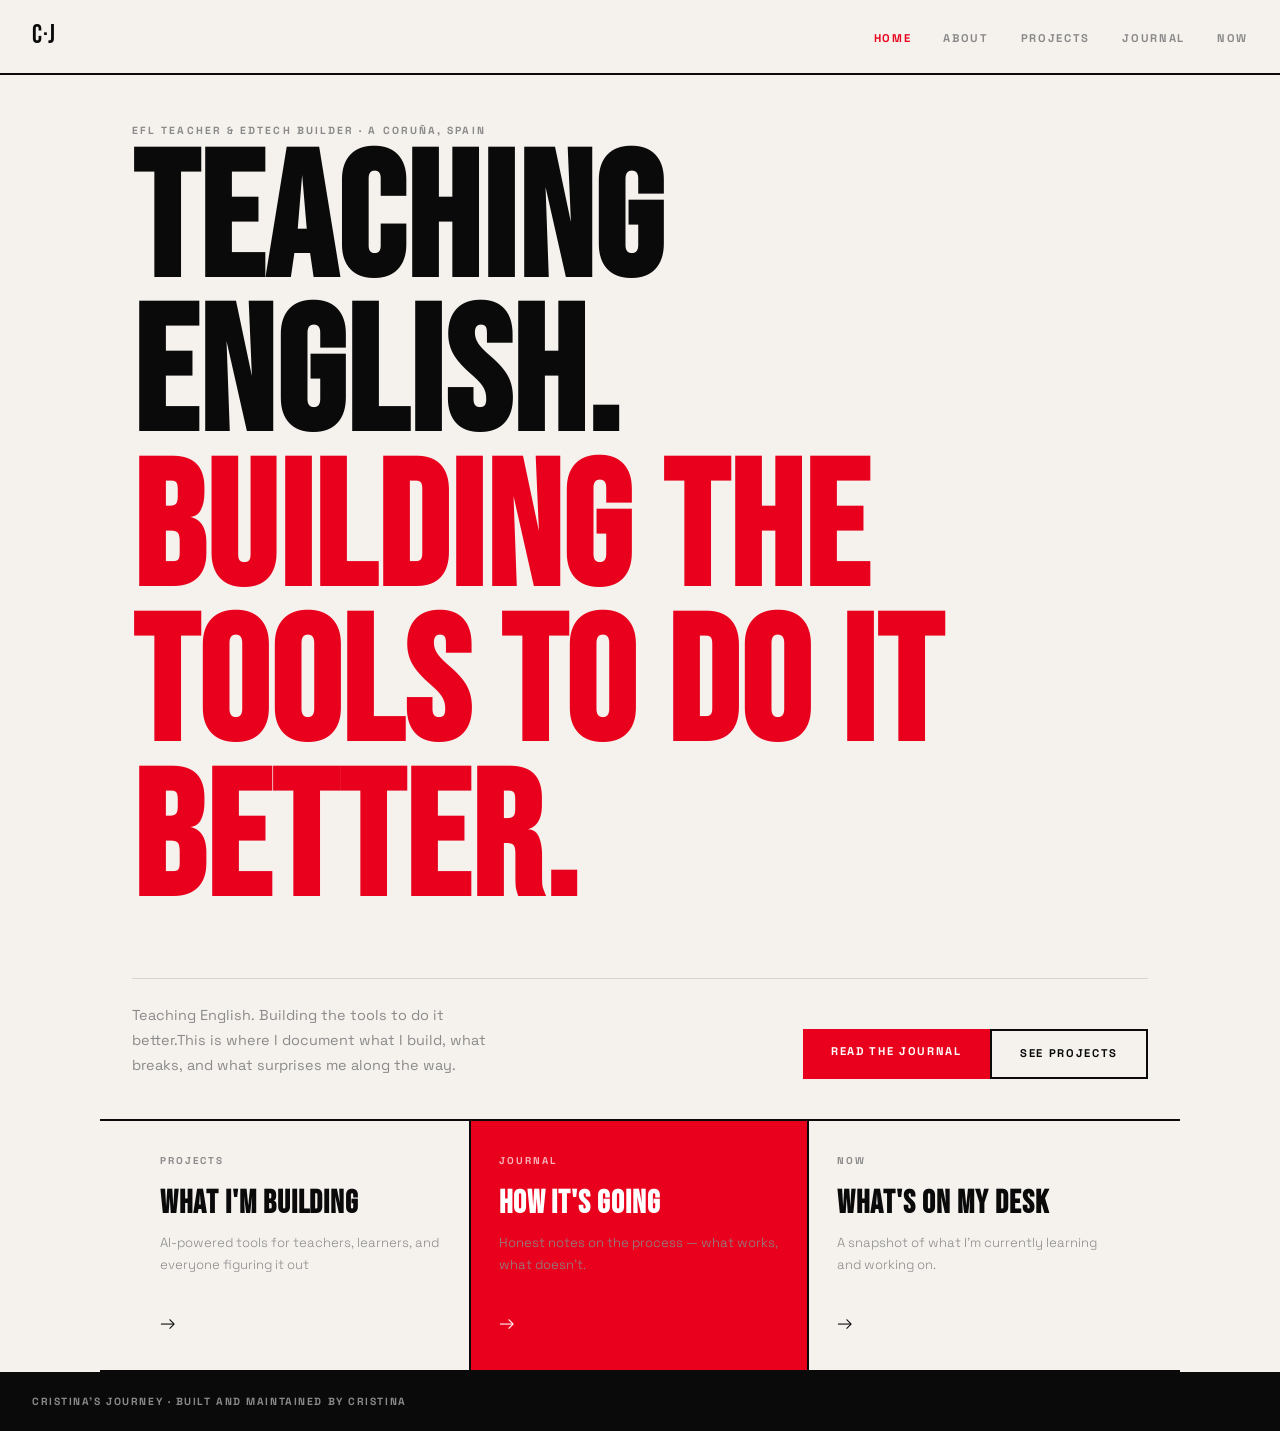
==== index.html @ 50733b05 "Update index.html" ====
<!DOCTYPE html>
<html lang="en">
<head>
  <meta charset="UTF-8" />
  <meta name="viewport" content="width=device-width, initial-scale=1.0" />
  <title>Cristina's Journey</title>
  <link rel="stylesheet" href="css/style.css" />
</head>
<body>

  <nav class="nav">
    <a href="index.html" class="nav-logo">C·J</a>
    <ul class="nav-links">
      <li><a href="index.html" class="active">Home</a></li>
      <li><a href="about.html">About</a></li>
      <li><a href="projects.html">Projects</a></li>
      <li><a href="journal.html">Journal</a></li>
      <li><a href="now.html">Now</a></li>
    </ul>
  </nav>

  <main>
    <section class="hero">
      <div class="hero-text">
        <span class="eyebrow">EFL Teacher & EdTech builder · A Coruña, Spain</span>
        <h1>Teaching English.<em>Building the tools to do it better.</em></h1>
      </div>
      <div class="hero-bottom">
        <p class="hero-sub">Teaching English. Building the tools to do it better.This is where I document what I build, what breaks, and what surprises me along the way.</p>
        <div class="hero-actions">
          <a href="journal.html" class="btn-primary">Read the Journal</a>
          <a href="projects.html" class="btn-secondary">See Projects</a>
        </div>
      </div>
    </section>

    <section class="intro-cards">
      <a href="projects.html" class="card">
        <span class="card-label">Projects</span>
        <h2>What I'm building</h2>
        <p>AI-powered tools for teachers, learners, and everyone figuring it out</p>
        <span class="card-arrow">→</span>
      </a>
      <a href="journal.html" class="card card--accent">
        <span class="card-label">Journal</span>
        <h2>How it's going</h2>
        <p>Honest notes on the process — what works, what doesn't.</p>
        <span class="card-arrow">→</span>
      </a>
      <a href="now.html" class="card">
        <span class="card-label">Now</span>
        <h2>What's on my desk</h2>
        <p>A snapshot of what I'm currently learning and working on.</p>
        <span class="card-arrow">→</span>
      </a>
    </section>
  </main>

  <footer class="footer">
    <p>Cristina's Journey · Built and maintained by Cristina</p>
  </footer>

</body>
</html>
---- css/style.css ----
/* =============================================
   CRISTINA'S JOURNEY — stylesheet v3
   Aesthetic: editorial brutalism, Dazed-inspired
   High contrast · Oversized type · Raw grid
   Font: Bebas Neue (display) + Space Grotesk (body)
   ============================================= */

@import url('https://fonts.googleapis.com/css2?family=Bebas+Neue&family=Space+Grotesk:wght@300;400;500;700&display=swap');

:root {
  --bg:       #f5f2ee;
  --black:    #0a0a0a;
  --red:      #e8001c;
  --white:    #ffffff;
  --grey:     #8a8a8a;
  --grey-lt:  #d8d4ce;

  --font-display: 'Bebas Neue', Impact, sans-serif;
  --font-body:    'Space Grotesk', system-ui, sans-serif;

  --max-w: 1080px;
}

*, *::before, *::after { box-sizing: border-box; margin: 0; padding: 0; }
html { font-size: 16px; scroll-behavior: smooth; }

body {
  background: var(--bg);
  color: var(--black);
  font-family: var(--font-body);
  font-weight: 300;
  line-height: 1.6;
  min-height: 100vh;
  display: flex;
  flex-direction: column;
  -webkit-font-smoothing: antialiased;
}

a { color: inherit; text-decoration: none; }

/* ── NAV ─────────────────────────────────── */

.nav {
  display: flex;
  align-items: center;
  justify-content: space-between;
  padding: 1rem 2rem;
  border-bottom: 2px solid var(--black);
  position: sticky;
  top: 0;
  background: var(--bg);
  z-index: 100;
}

.nav-logo {
  font-family: var(--font-display);
  font-size: 1.6rem;
  letter-spacing: 0.05em;
  color: var(--black);
  text-decoration: none;
}

.nav-links {
  list-style: none;
  display: flex;
  gap: 2rem;
}

.nav-links a {
  font-size: 0.7rem;
  font-weight: 700;
  color: var(--grey);
  text-decoration: none;
  letter-spacing: 0.15em;
  text-transform: uppercase;
  transition: color 0.15s;
}

.nav-links a:hover { color: var(--black); }
.nav-links a.active { color: var(--red); }

/* ── HERO ────────────────────────────────── */

.hero {
  max-width: var(--max-w);
  margin: 0 auto;
  padding: 0 2rem;
  display: grid;
  grid-template-columns: 1fr;
  border-bottom: 2px solid var(--black);
}

.hero-text {
  padding: 3rem 0 2rem;
  position: relative;
}

.eyebrow {
  display: block;
  font-size: 0.68rem;
  font-weight: 700;
  letter-spacing: 0.2em;
  text-transform: uppercase;
  color: var(--grey);
  margin-bottom: 0.5rem;
}

h1 {
  font-family: var(--font-display);
  font-size: clamp(5rem, 15vw, 11rem);
  line-height: 0.88;
  letter-spacing: 0.01em;
  color: var(--black);
  margin-bottom: 0;
  text-transform: uppercase;
}

h1 em {
  font-style: normal;
  color: var(--red);
  display: block;
}

.hero-bottom {
  display: flex;
  align-items: flex-end;
  justify-content: space-between;
  padding: 1.5rem 0 2.5rem;
  gap: 2rem;
  border-top: 1px solid var(--grey-lt);
  margin-top: 1.5rem;
}

.hero-sub {
  font-size: 0.9rem;
  color: var(--grey);
  max-width: 380px;
  line-height: 1.75;
  font-weight: 400;
}

.hero-actions {
  display: flex;
  gap: 0;
  flex-shrink: 0;
}

.btn-primary {
  background: var(--red);
  color: var(--white);
  padding: 0.85rem 1.75rem;
  font-family: var(--font-body);
  font-size: 0.7rem;
  font-weight: 700;
  letter-spacing: 0.15em;
  text-transform: uppercase;
  text-decoration: none;
  transition: background 0.15s;
  display: inline-block;
}

.btn-primary:hover { background: var(--black); }

.btn-secondary {
  background: transparent;
  border: 2px solid var(--black);
  color: var(--black);
  padding: 0.85rem 1.75rem;
  font-family: var(--font-body);
  font-size: 0.7rem;
  font-weight: 700;
  letter-spacing: 0.15em;
  text-transform: uppercase;
  text-decoration: none;
  transition: background 0.15s, color 0.15s;
  display: inline-block;
}

.btn-secondary:hover { background: var(--black); color: var(--white); }

.hero-deco { display: none; }

/* ── INTRO CARDS ─────────────────────────── */

.intro-cards {
  max-width: var(--max-w);
  margin: 0 auto;
  padding: 0 2rem;
  display: grid;
  grid-template-columns: repeat(3, 1fr);
  border-bottom: 2px solid var(--black);
}

.card {
  display: block;
  padding: 2rem 1.75rem;
  text-decoration: none;
  color: var(--black);
  background: transparent;
  border-right: 2px solid var(--black);
  position: relative;
  overflow: hidden;
  transition: background 0.15s;
}

.card:last-child { border-right: none; }

.card:hover { background: var(--black); color: var(--white); text-decoration: none; }
.card:hover .card-label { color: var(--red); }
.card:hover .card p { color: var(--grey-lt); }
.card:hover .card-arrow { color: var(--red); }

.card--accent { background: var(--red); color: var(--white); }
.card--accent .card-label { color: var(--white); opacity: 0.7; }
.card--accent .card p { color: rgba(255,255,255,0.75); }
.card--accent .card-arrow { color: var(--white); }
.card--accent:hover { background: var(--black); }

.card-label {
  font-size: 0.62rem;
  font-weight: 700;
  letter-spacing: 0.2em;
  text-transform: uppercase;
  color: var(--grey);
  display: block;
  margin-bottom: 1.25rem;
}

.card h2 {
  font-family: var(--font-display);
  font-size: 2rem;
  line-height: 1;
  letter-spacing: 0.03em;
  text-transform: uppercase;
  margin-bottom: 0.75rem;
}

.card p {
  font-size: 0.82rem;
  color: var(--grey);
  line-height: 1.65;
}

.card-arrow {
  display: block;
  margin-top: 2rem;
  font-size: 1.2rem;
  color: var(--black);
  transition: transform 0.2s;
}

.card:hover .card-arrow { transform: translateX(5px); }

/* ── PAGE LAYOUT ─────────────────────────── */

main { flex: 1; }

.page-main {
  max-width: var(--max-w);
  margin: 0 auto;
  padding: 0 2rem 6rem;
}

.page-header {
  padding: 2.5rem 0;
  margin-bottom: 0;
  border-bottom: 2px solid var(--black);
  display: flex;
  align-items: flex-end;
  justify-content: space-between;
  gap: 2rem;
}

.page-header h1 {
  font-family: var(--font-display);
  font-size: clamp(4rem, 10vw, 8rem);
  line-height: 0.9;
  margin-bottom: 0;
}

.eyebrow {
  display: block;
  font-size: 0.65rem;
  font-weight: 700;
  letter-spacing: 0.2em;
  text-transform: uppercase;
  color: var(--grey);
  margin-bottom: 0.5rem;
}

.page-sub {
  color: var(--grey);
  font-size: 0.85rem;
  font-weight: 400;
  max-width: 320px;
  text-align: right;
  line-height: 1.6;
}

.page-sub a { color: var(--grey); border-bottom: 1px solid var(--grey-lt); }
.page-sub a:hover { color: var(--black); text-decoration: none; }

/* ── PROSE ───────────────────────────────── */

.prose-layout {
  padding-top: 3rem;
  max-width: 640px;
}

.prose h2 {
  font-family: var(--font-display);
  font-size: 2rem;
  letter-spacing: 0.03em;
  text-transform: uppercase;
  color: var(--black);
  margin: 3rem 0 0.75rem;
  padding-top: 2rem;
  border-top: 1px solid var(--grey-lt);
}

.prose p, .prose li {
  font-size: 0.95rem;
  color: var(--grey);
  line-height: 1.85;
  margin-bottom: 1rem;
}

.prose .lead {
  font-size: 1.1rem;
  color: var(--black);
  font-weight: 400;
  margin-bottom: 2rem;
  line-height: 1.75;
}

.prose strong { color: var(--black); font-weight: 700; }
.prose a { color: var(--black); border-bottom: 2px solid var(--red); }
.prose a:hover { color: var(--red); text-decoration: none; }

.prose ul { padding-left: 0; list-style: none; }

.prose li {
  padding-left: 1.5rem;
  position: relative;
  margin-bottom: 0.5rem;
}

.prose li::before {
  content: '/';
  position: absolute;
  left: 0;
  color: var(--red);
  font-weight: 700;
}

/* ── PROJECTS ────────────────────────────── */

.projects-grid {
  display: grid;
  grid-template-columns: repeat(2, 1fr);
  border-top: 2px solid var(--black);
  margin-top: 3rem;
}

.project-card {
  padding: 2.5rem;
  border-right: 2px solid var(--black);
  border-bottom: 2px solid var(--black);
  background: transparent;
  transition: background 0.15s;
}

.project-card:nth-child(even) { border-right: none; }
.project-card:hover { background: var(--black); color: var(--white); }
.project-card:hover .project-desc { color: var(--grey-lt); }
.project-card:hover .project-tags li { border-color: #333; color: var(--grey-lt); background: #111; }
.project-card:hover .project-year { color: var(--grey); }

.project-meta {
  display: flex;
  align-items: center;
  justify-content: space-between;
  margin-bottom: 2rem;
}

.project-year { font-size: 0.68rem; color: var(--grey); letter-spacing: 0.1em; font-weight: 500; }

.status {
  font-size: 0.6rem;
  font-weight: 700;
  letter-spacing: 0.15em;
  text-transform: uppercase;
  padding: 0.2rem 0.6rem;
}

.status--live {
  background: transparent;
  color: #00a050;
  border: 1px solid #00a050;
}

.status--active {
  background: transparent;
  color: var(--red);
  border: 1px solid var(--red);
}

.project-card h2 {
  font-family: var(--font-display);
  font-size: 3.5rem;
  line-height: 0.9;
  letter-spacing: 0.02em;
  text-transform: uppercase;
  margin-bottom: 1.25rem;
}

.project-desc {
  color: var(--grey);
  font-size: 0.875rem;
  line-height: 1.8;
  margin-bottom: 1.5rem;
  font-weight: 300;
}

.project-tags {
  list-style: none;
  display: flex;
  flex-wrap: wrap;
  gap: 0.4rem;
  margin-bottom: 1.5rem;
  padding: 0;
}

.project-tags li {
  font-size: 0.62rem;
  font-weight: 700;
  letter-spacing: 0.1em;
  text-transform: uppercase;
  border: 1px solid var(--grey-lt);
  padding: 0.2rem 0.6rem;
  color: var(--grey);
}

.project-tags li::before { display: none; }

.project-link {
  font-size: 0.7rem;
  font-weight: 700;
  letter-spacing: 0.15em;
  text-transform: uppercase;
  color: var(--red);
}

.project-link:hover { text-decoration: underline; }

/* ── JOURNAL ─────────────────────────────── */

.journal-list {
  display: flex;
  flex-direction: column;
  margin-top: 0;
}

.journal-entry {
  padding: 2.5rem 0;
  border-bottom: 1px solid var(--grey-lt);
  display: grid;
  grid-template-columns: 120px 1fr;
  gap: 2rem;
  align-items: start;
}

.entry-date {
  font-size: 0.62rem;
  font-weight: 700;
  letter-spacing: 0.15em;
  text-transform: uppercase;
  color: var(--red);
  padding-top: 0.25rem;
}

.entry-title {
  font-family: var(--font-display);
  font-size: 1.8rem;
  line-height: 1;
  letter-spacing: 0.03em;
  text-transform: uppercase;
  margin-bottom: 1rem;
  color: var(--black);
}

.entry-preview {
  font-size: 0.9rem;
  color: var(--grey);
  line-height: 1.85;
  margin-bottom: 0.6rem;
  font-weight: 300;
}

.journal-note {
  margin-top: 2rem;
  font-size: 0.72rem;
  color: var(--grey-lt);
  letter-spacing: 0.05em;
  font-style: italic;
}

/* ── FOOTER ──────────────────────────────── */

.footer {
  border-top: 2px solid var(--black);
  padding: 1.25rem 2rem;
  display: flex;
  align-items: center;
  justify-content: space-between;
  background: var(--black);
}

.footer p {
  font-size: 0.65rem;
  font-weight: 700;
  letter-spacing: 0.15em;
  text-transform: uppercase;
  color: var(--grey);
}

/* ── ENTRY IMAGES ────────────────────────── */

.entry-image {
  display: block;
  width: 100%;
  max-width: 420px;
  height: auto;
  margin: 1.5rem 0;
  padding: 6px;
  background: var(--white);
  border: 1px solid var(--grey-lt);
  box-shadow: 2px 2px 0px var(--grey-lt);
}

/* ── RESPONSIVE ──────────────────────────── */

@media (max-width: 700px) {
  .hero { padding: 0 1.25rem; }
  .hero-bottom { flex-direction: column; align-items: flex-start; }
  .intro-cards { grid-template-columns: 1fr; padding: 0 1.25rem; }
  .card { border-right: none; border-bottom: 2px solid var(--black); }
  .page-main { padding: 0 1.25rem 4rem; }
  .page-header { flex-direction: column; align-items: flex-start; }
  .page-sub { text-align: left; }
  .nav { padding: 1rem 1.25rem; }
  .nav-links { gap: 1.25rem; }
  .projects-grid { grid-template-columns: 1fr; }
  .project-card { border-right: none; }
  .journal-entry { grid-template-columns: 1fr; gap: 0.5rem; }
  .footer { padding: 1.25rem; }
}

/* ── JOURNAL ENHANCEMENTS ────────────────── */

/* Left column wrapper for date + mood */
.entry-meta {
  display: flex;
  flex-direction: column;
  gap: 0.6rem;
  padding-top: 0.25rem;
}

/* E — Mood marker */
.entry-mood {
  display: inline-block;
  font-size: 0.58rem;
  font-weight: 700;
  letter-spacing: 0.12em;
  text-transform: uppercase;
  padding: 0.2rem 0.5rem;
  border: 1px solid var(--black);
  color: var(--black);
  width: fit-content;
}

.entry-mood.school   { border-color: #333; color: #333; }
.entry-mood.ai       { border-color: var(--red); color: var(--red); }
.entry-mood.win      { background: var(--black); color: var(--white); border-color: var(--black); }
.entry-mood.personal { border-color: var(--grey); color: var(--grey); }
.entry-mood.disaster { background: var(--red); color: var(--white); border-color: var(--red); }

/* A — Big lede first paragraph */
.entry-lede {
  font-size: 1.2rem;
  color: var(--black);
  line-height: 1.65;
  margin-bottom: 1rem;
  font-weight: 400;
}

/* B — Highlight spans */
.highlight {
  color: var(--red);
  font-weight: 700;
}
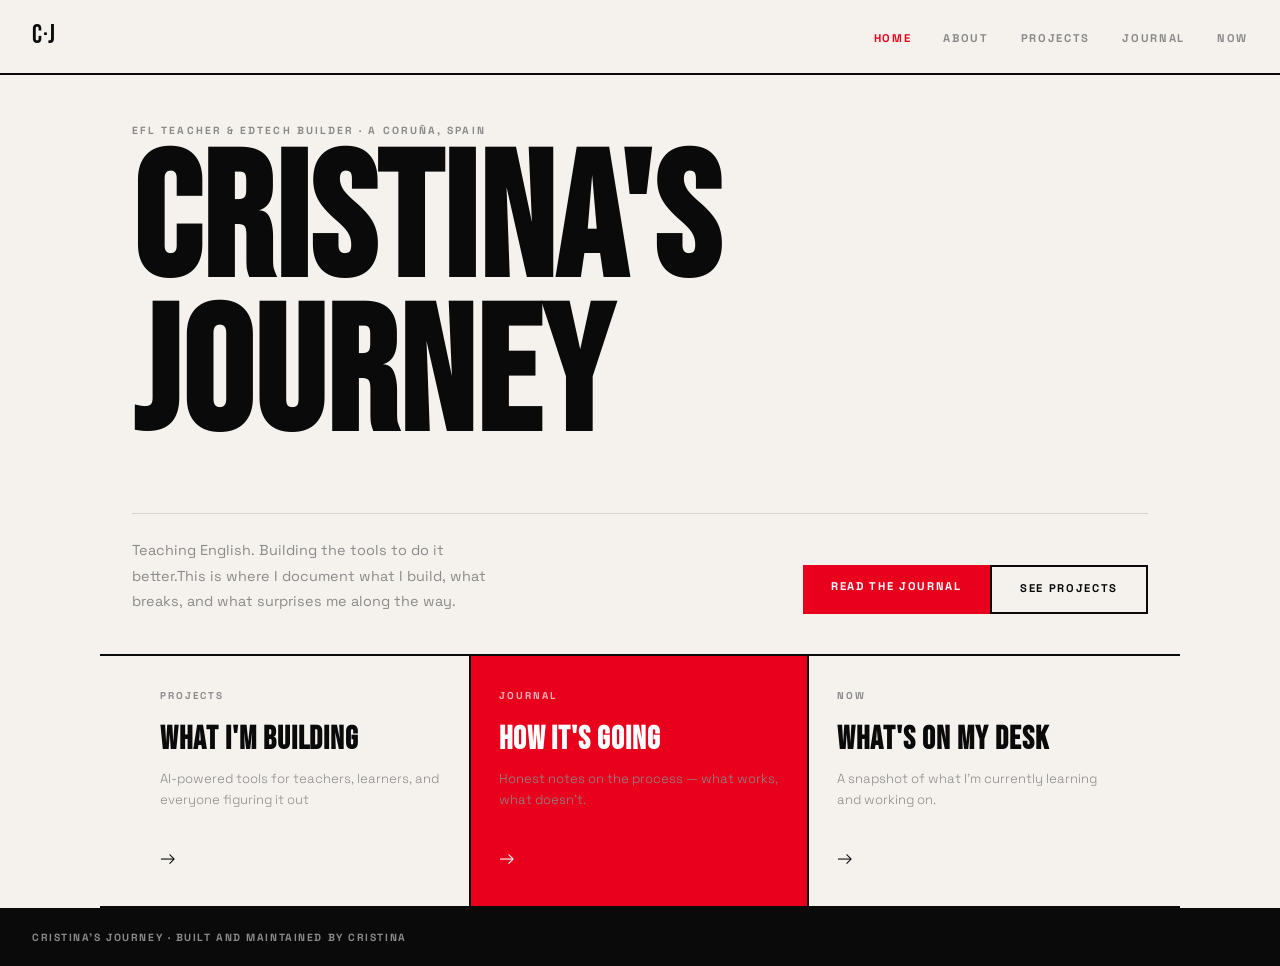
==== commit 80b7cfb1: "Update index.html" ====
--- a/index.html
+++ b/index.html
@@ -23,7 +23,7 @@
     <section class="hero">
       <div class="hero-text">
         <span class="eyebrow">EFL Teacher & EdTech builder · A Coruña, Spain</span>
-        <h1>Teaching English.<em>Building the tools to do it better.</em></h1>
+        <h1>Cristina's Journey</em></h1>
       </div>
       <div class="hero-bottom">
         <p class="hero-sub">Teaching English. Building the tools to do it better.This is where I document what I build, what breaks, and what surprises me along the way.</p>
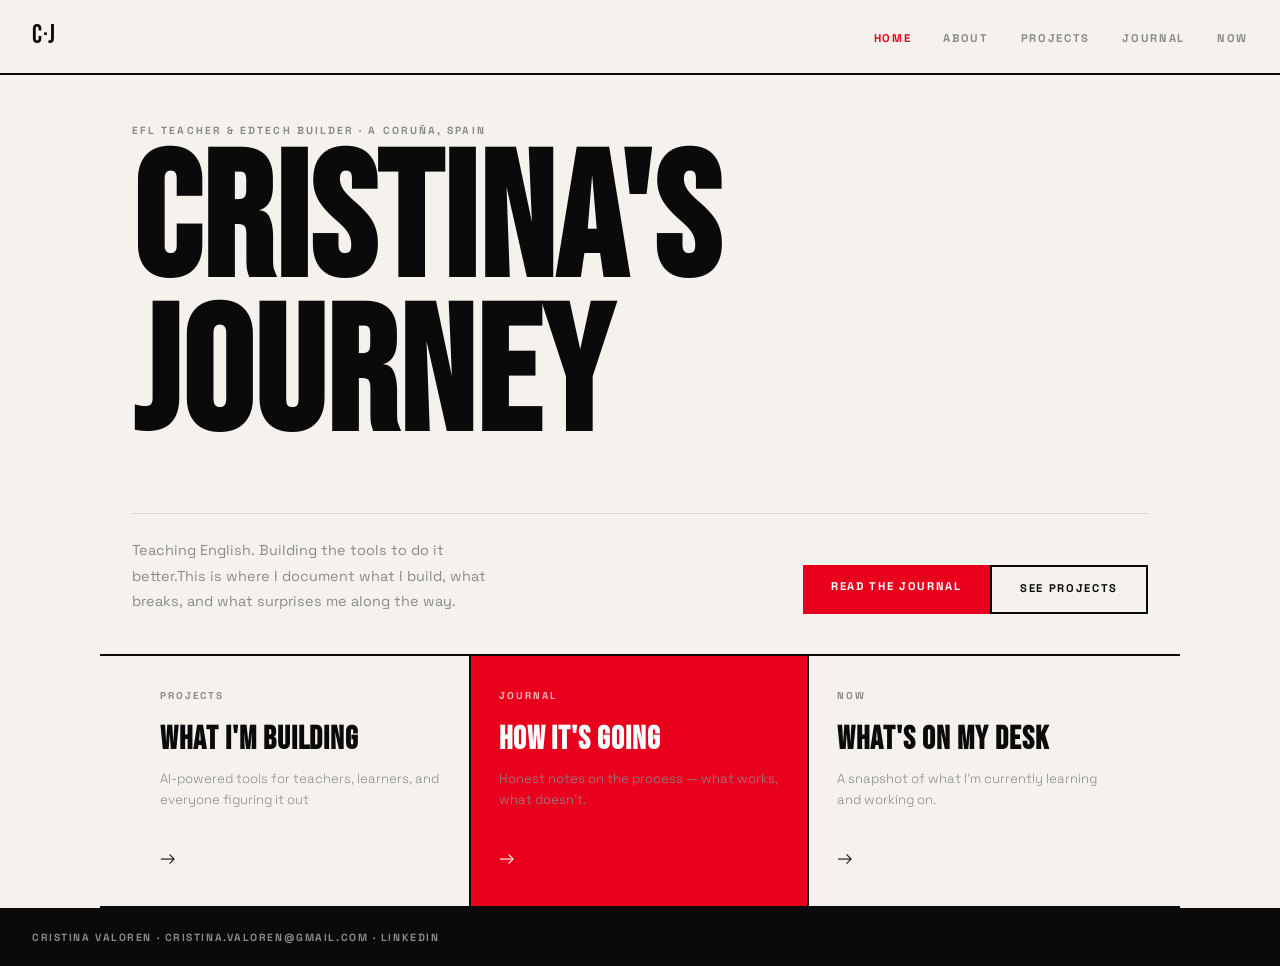
==== commit 972e3543: "update mail" ====
--- a/index.html
+++ b/index.html
@@ -57,7 +57,7 @@
   </main>
 
   <footer class="footer">
-    <p>Cristina's Journey · Built and maintained by Cristina</p>
+    <p>Cristina Valoren · <a href="mailto:cristina.valoren@gmail.com">cristina.valoren@gmail.com</a> · <a href="https://www.linkedin.com/in/cristinavlorenzo" target="_blank" rel="noopener noreferrer">LinkedIn</a></p>
   </footer>
 
 </body>
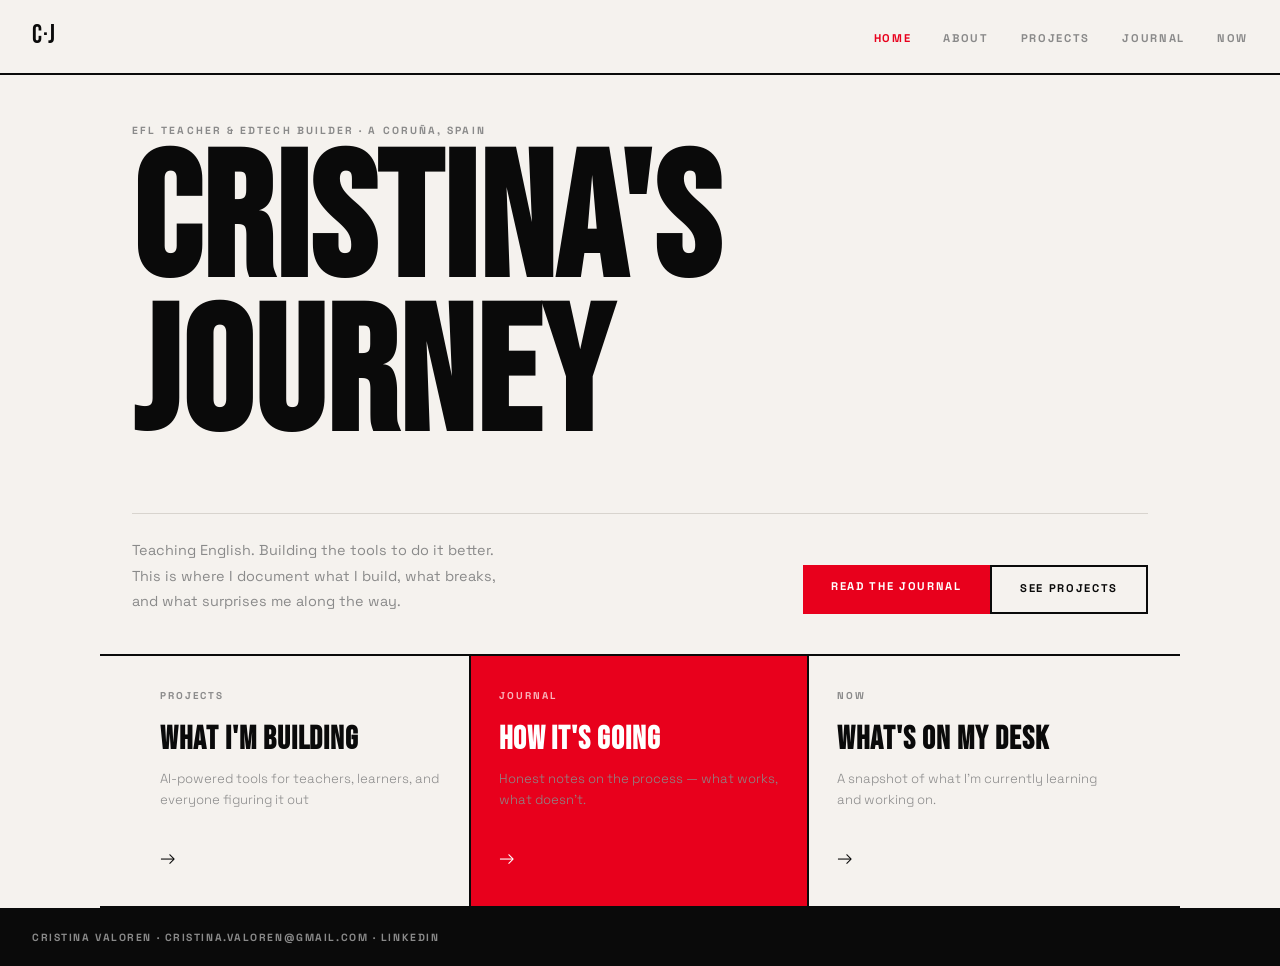
==== commit cbc2cfa0: "Update index.html" ====
--- a/index.html
+++ b/index.html
@@ -23,10 +23,10 @@
     <section class="hero">
       <div class="hero-text">
         <span class="eyebrow">EFL Teacher & EdTech builder · A Coruña, Spain</span>
-        <h1>Cristina's Journey</em></h1>
+        <h1>Cristina's Journey</h1>
       </div>
       <div class="hero-bottom">
-        <p class="hero-sub">Teaching English. Building the tools to do it better.This is where I document what I build, what breaks, and what surprises me along the way.</p>
+        <p class="hero-sub">Teaching English. Building the tools to do it better. This is where I document what I build, what breaks, and what surprises me along the way.</p>
         <div class="hero-actions">
           <a href="journal.html" class="btn-primary">Read the Journal</a>
           <a href="projects.html" class="btn-secondary">See Projects</a>
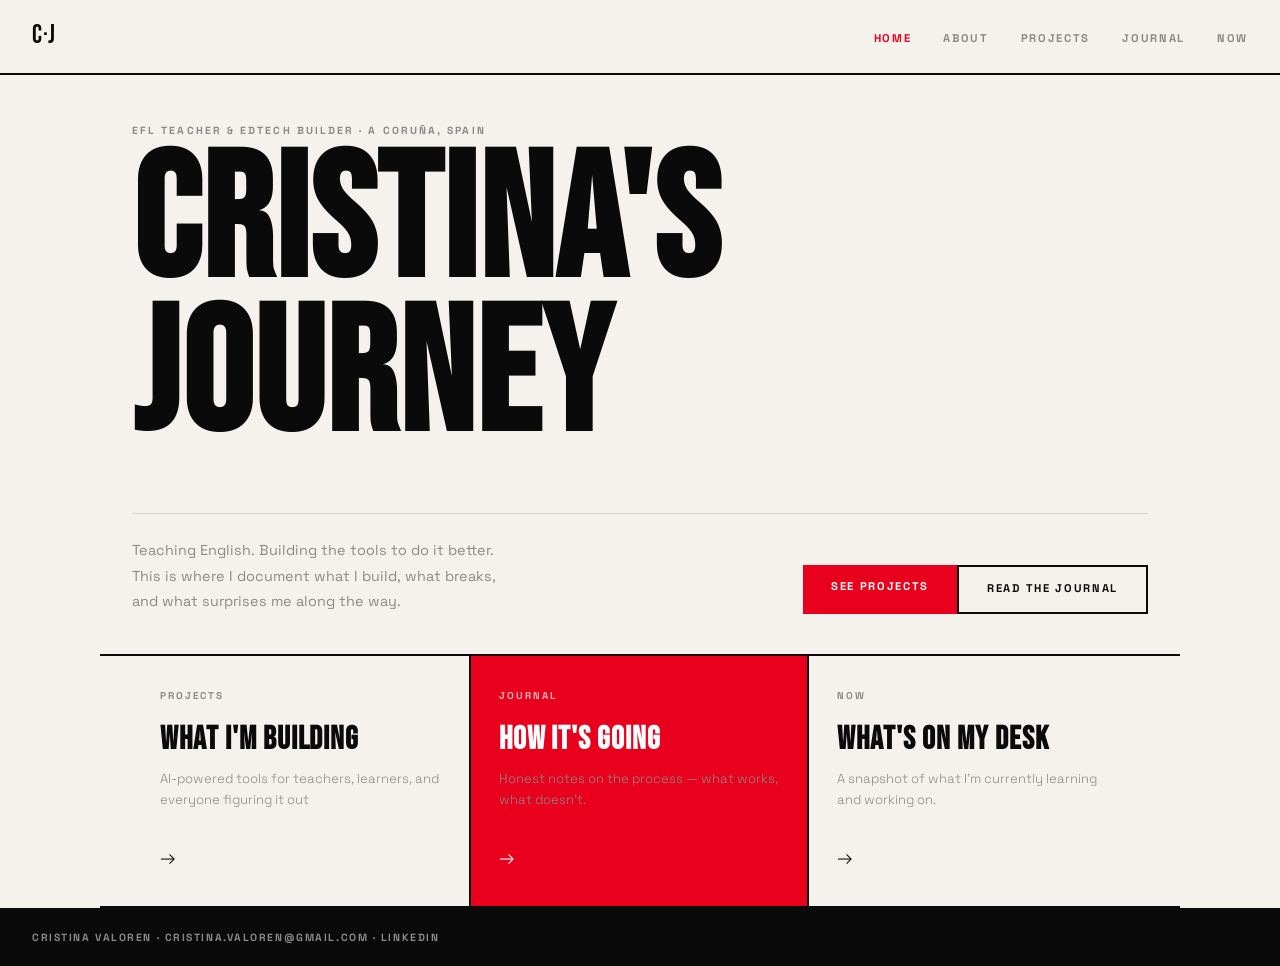
==== commit fe983426: "meta" ====
--- a/index.html
+++ b/index.html
@@ -3,7 +3,12 @@
 <head>
   <meta charset="UTF-8" />
   <meta name="viewport" content="width=device-width, initial-scale=1.0" />
-  <title>Cristina's Journey</title>
+  <title>Cristina Valoren – EFL Teacher & EdTech Builder</title>
+  <meta name="description" content="Cristina Valoren – EFL teacher with 8 years in Spanish and American classrooms, now building AI tools for language teachers and learners. Based in A Coruña, Spain." />
+  <meta property="og:title" content="Cristina Valoren – EFL Teacher & EdTech Builder" />
+  <meta property="og:description" content="EFL teacher with 8 years in Spanish and American classrooms, now building AI tools for language teachers and learners. Based in A Coruña, Spain." />
+  <meta property="og:type" content="website" />
+  <meta property="og:url" content="https://cristinavaloren-code.github.io" />
   <link rel="stylesheet" href="css/style.css" />
 </head>
 <body>
@@ -28,8 +33,8 @@
       <div class="hero-bottom">
         <p class="hero-sub">Teaching English. Building the tools to do it better. This is where I document what I build, what breaks, and what surprises me along the way.</p>
         <div class="hero-actions">
-          <a href="journal.html" class="btn-primary">Read the Journal</a>
-          <a href="projects.html" class="btn-secondary">See Projects</a>
+          <a href="projects.html" class="btn-primary">See Projects</a>
+          <a href="journal.html" class="btn-secondary">Read the Journal</a>
         </div>
       </div>
     </section>
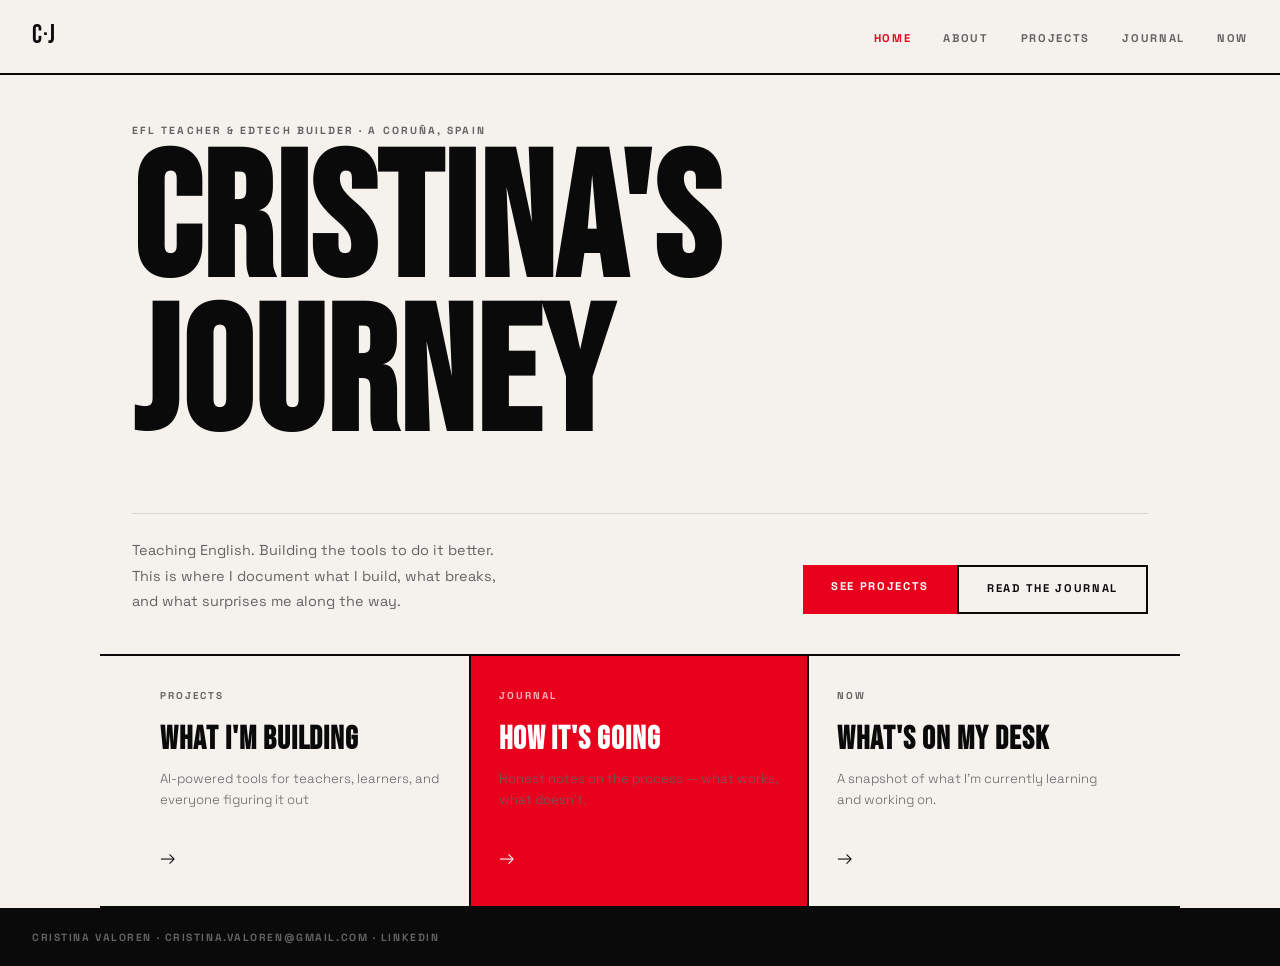
==== commit 9f0996c9: "changes" ====
--- a/index.html
+++ b/index.html
@@ -9,6 +9,7 @@
   <meta property="og:description" content="EFL teacher with 8 years in Spanish and American classrooms, now building AI tools for language teachers and learners. Based in A Coruña, Spain." />
   <meta property="og:type" content="website" />
   <meta property="og:url" content="https://cristinavaloren-code.github.io" />
+  <link rel="icon" href="favicon.svg" type="image/svg+xml" />
   <link rel="stylesheet" href="css/style.css" />
 </head>
 <body>
--- a/css/style.css
+++ b/css/style.css
@@ -12,7 +12,7 @@
   --black:    #0a0a0a;
   --red:      #e8001c;
   --white:    #ffffff;
-  --grey:     #8a8a8a;
+  --grey:     #636363;
   --grey-lt:  #d8d4ce;
 
   --font-display: 'Bebas Neue', Impact, sans-serif;
@@ -22,6 +22,7 @@
 }
 
 *, *::before, *::after { box-sizing: border-box; margin: 0; padding: 0; }
+:focus-visible { outline: 2px solid var(--red); outline-offset: 3px; }
 html { font-size: 16px; scroll-behavior: smooth; }
 
 body {
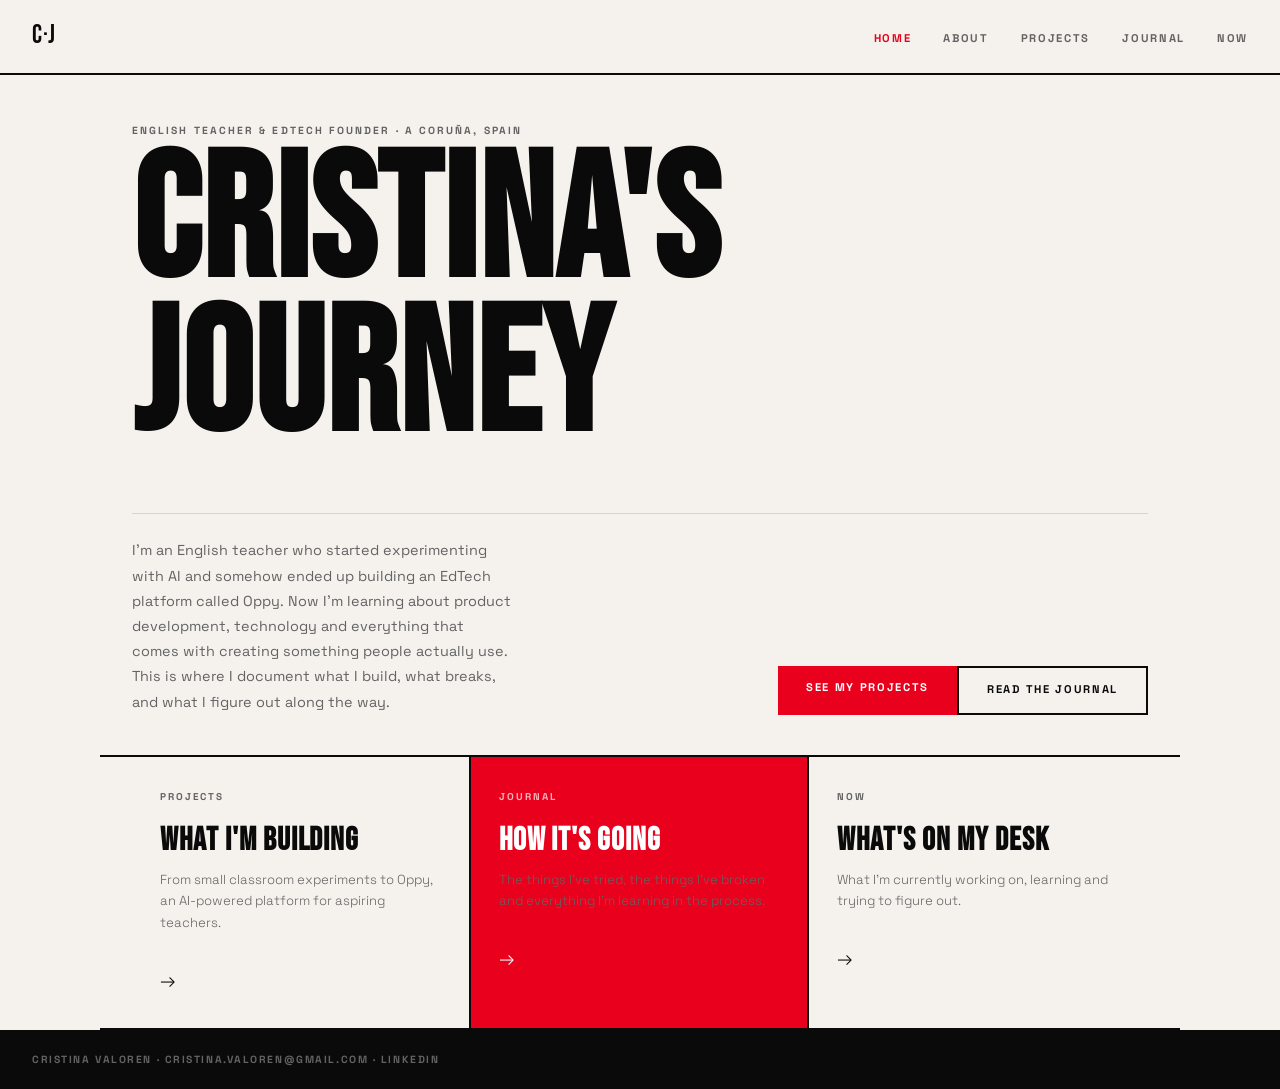
==== commit 6fd855c5: "Update index.html" ====
--- a/index.html
+++ b/index.html
@@ -1,14 +1,15 @@
+
 <!DOCTYPE html>
 <html lang="en">
 <head>
   <meta charset="UTF-8" />
   <meta name="viewport" content="width=device-width, initial-scale=1.0" />
-  <title>Cristina Valoren – EFL Teacher & EdTech Builder</title>
-  <meta name="description" content="Cristina Valoren – EFL teacher with 8 years in Spanish and American classrooms, now building AI tools for language teachers and learners. Based in A Coruña, Spain." />
-  <meta property="og:title" content="Cristina Valoren – EFL Teacher & EdTech Builder" />
-  <meta property="og:description" content="EFL teacher with 8 years in Spanish and American classrooms, now building AI tools for language teachers and learners. Based in A Coruña, Spain." />
+  <title>Cristina Valoren | English Teacher & EdTech Founder</title>
+  <meta name="description" content="Cristina Valoren is an English teacher exploring AI, educational technology and product development. Founder of Oppy. A personal journal of building, learning and figuring things out." />
+  <meta property="og:title" content="Cristina Valoren | English Teacher & EdTech Founder" />
+  <meta property="og:description" content="An English teacher learning to build with AI. From classroom experiments to developing Oppy, an EdTech platform for aspiring teachers." />
   <meta property="og:type" content="website" />
-  <meta property="og:url" content="https://cristinavaloren-code.github.io" />
+  <meta property="og:url" content="https://cristinavaloren-code.github.io/" />
   <link rel="icon" href="favicon.svg" type="image/svg+xml" />
   <link rel="stylesheet" href="css/style.css" />
 </head>
@@ -28,42 +29,75 @@
   <main>
     <section class="hero">
       <div class="hero-text">
-        <span class="eyebrow">EFL Teacher & EdTech builder · A Coruña, Spain</span>
+        <span class="eyebrow">English Teacher & EdTech Founder · A Coruña, Spain</span>
         <h1>Cristina's Journey</h1>
       </div>
+
       <div class="hero-bottom">
-        <p class="hero-sub">Teaching English. Building the tools to do it better. This is where I document what I build, what breaks, and what surprises me along the way.</p>
+        <p class="hero-sub">
+          I'm an English teacher who started experimenting with AI
+          and somehow ended up building an EdTech platform called
+          Oppy. Now I'm learning about product development,
+          technology and everything that comes with creating
+          something people actually use.
+          This is where I document what I build, what breaks,
+          and what I figure out along the way.
+        </p>
+
         <div class="hero-actions">
-          <a href="projects.html" class="btn-primary">See Projects</a>
+          <a href="projects.html" class="btn-primary">See My Projects</a>
           <a href="journal.html" class="btn-secondary">Read the Journal</a>
         </div>
       </div>
     </section>
 
     <section class="intro-cards">
+
       <a href="projects.html" class="card">
         <span class="card-label">Projects</span>
         <h2>What I'm building</h2>
-        <p>AI-powered tools for teachers, learners, and everyone figuring it out</p>
+        <p>
+          From small classroom experiments to Oppy,
+          an AI-powered platform for aspiring teachers.
+        </p>
         <span class="card-arrow">→</span>
       </a>
+
       <a href="journal.html" class="card card--accent">
         <span class="card-label">Journal</span>
         <h2>How it's going</h2>
-        <p>Honest notes on the process — what works, what doesn't.</p>
+        <p>
+          The things I've tried, the things I've broken
+          and everything I'm learning in the process.
+        </p>
         <span class="card-arrow">→</span>
       </a>
+
       <a href="now.html" class="card">
         <span class="card-label">Now</span>
         <h2>What's on my desk</h2>
-        <p>A snapshot of what I'm currently learning and working on.</p>
+        <p>
+          What I'm currently working on, learning
+          and trying to figure out.
+        </p>
         <span class="card-arrow">→</span>
       </a>
+
     </section>
   </main>
 
   <footer class="footer">
-    <p>Cristina Valoren · <a href="mailto:cristina.valoren@gmail.com">cristina.valoren@gmail.com</a> · <a href="https://www.linkedin.com/in/cristinavlorenzo" target="_blank" rel="noopener noreferrer">LinkedIn</a></p>
+    <p>
+      Cristina Valoren ·
+      <a href="mailto:cristina.valoren@gmail.com">
+        cristina.valoren@gmail.com
+      </a> ·
+      <a href="https://www.linkedin.com/in/cristinavlorenzo"
+         target="_blank"
+         rel="noopener noreferrer">
+        LinkedIn
+      </a>
+    </p>
   </footer>
 
 </body>
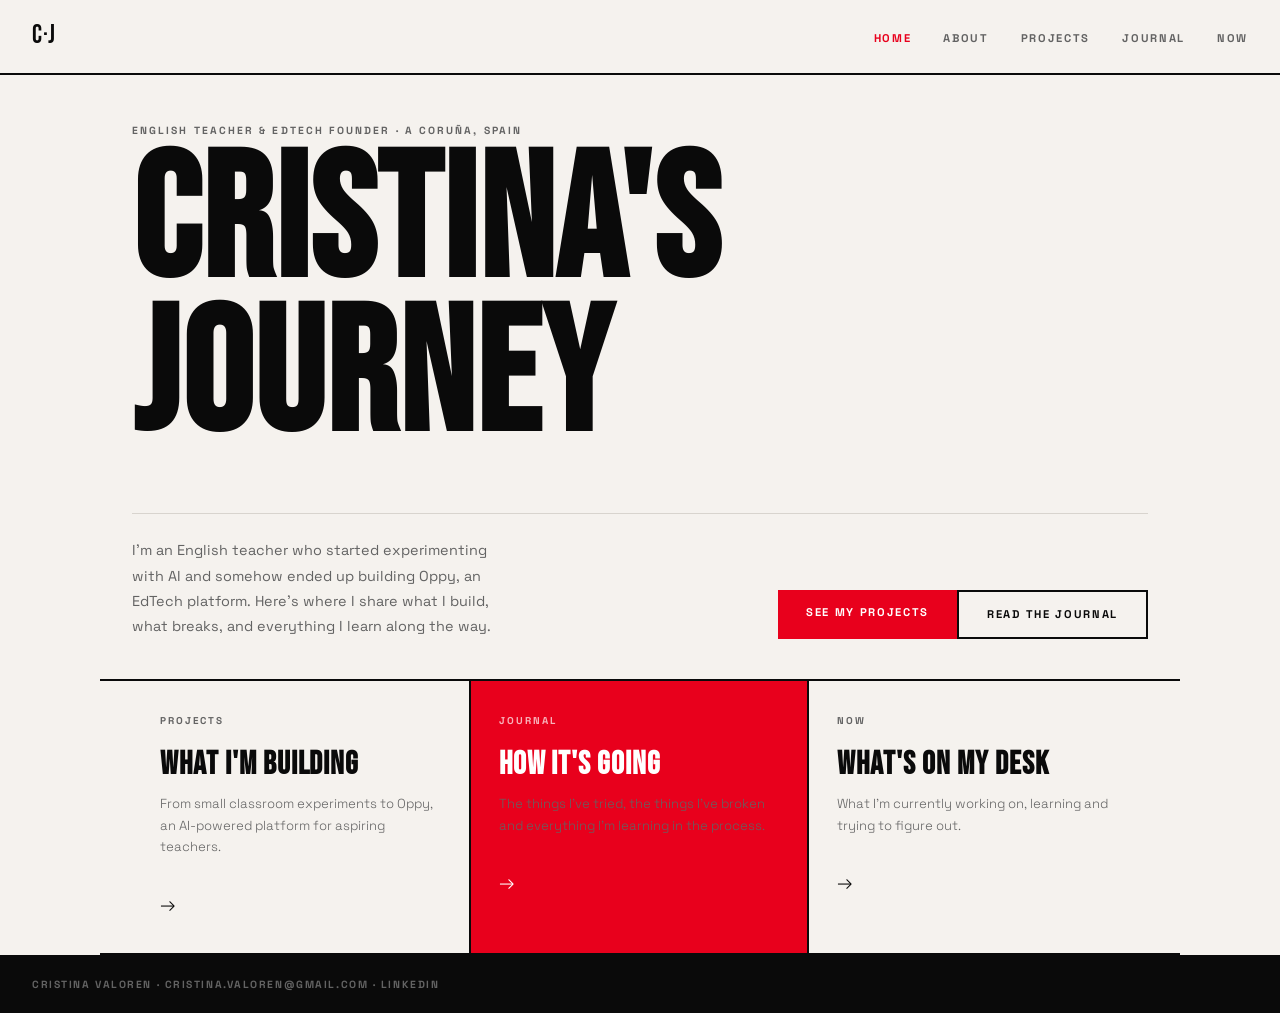
==== commit d9eddcda: "Update index.html" ====
--- a/index.html
+++ b/index.html
@@ -34,15 +34,14 @@
       </div>
 
       <div class="hero-bottom">
+     
         <p class="hero-sub">
           I'm an English teacher who started experimenting with AI
-          and somehow ended up building an EdTech platform called
-          Oppy. Now I'm learning about product development,
-          technology and everything that comes with creating
-          something people actually use.
-          This is where I document what I build, what breaks,
-          and what I figure out along the way.
+          and somehow ended up building Oppy, an EdTech platform.
+          Here's where I share what I build, what breaks, and
+          everything I learn along the way.
         </p>
+
 
         <div class="hero-actions">
           <a href="projects.html" class="btn-primary">See My Projects</a>
